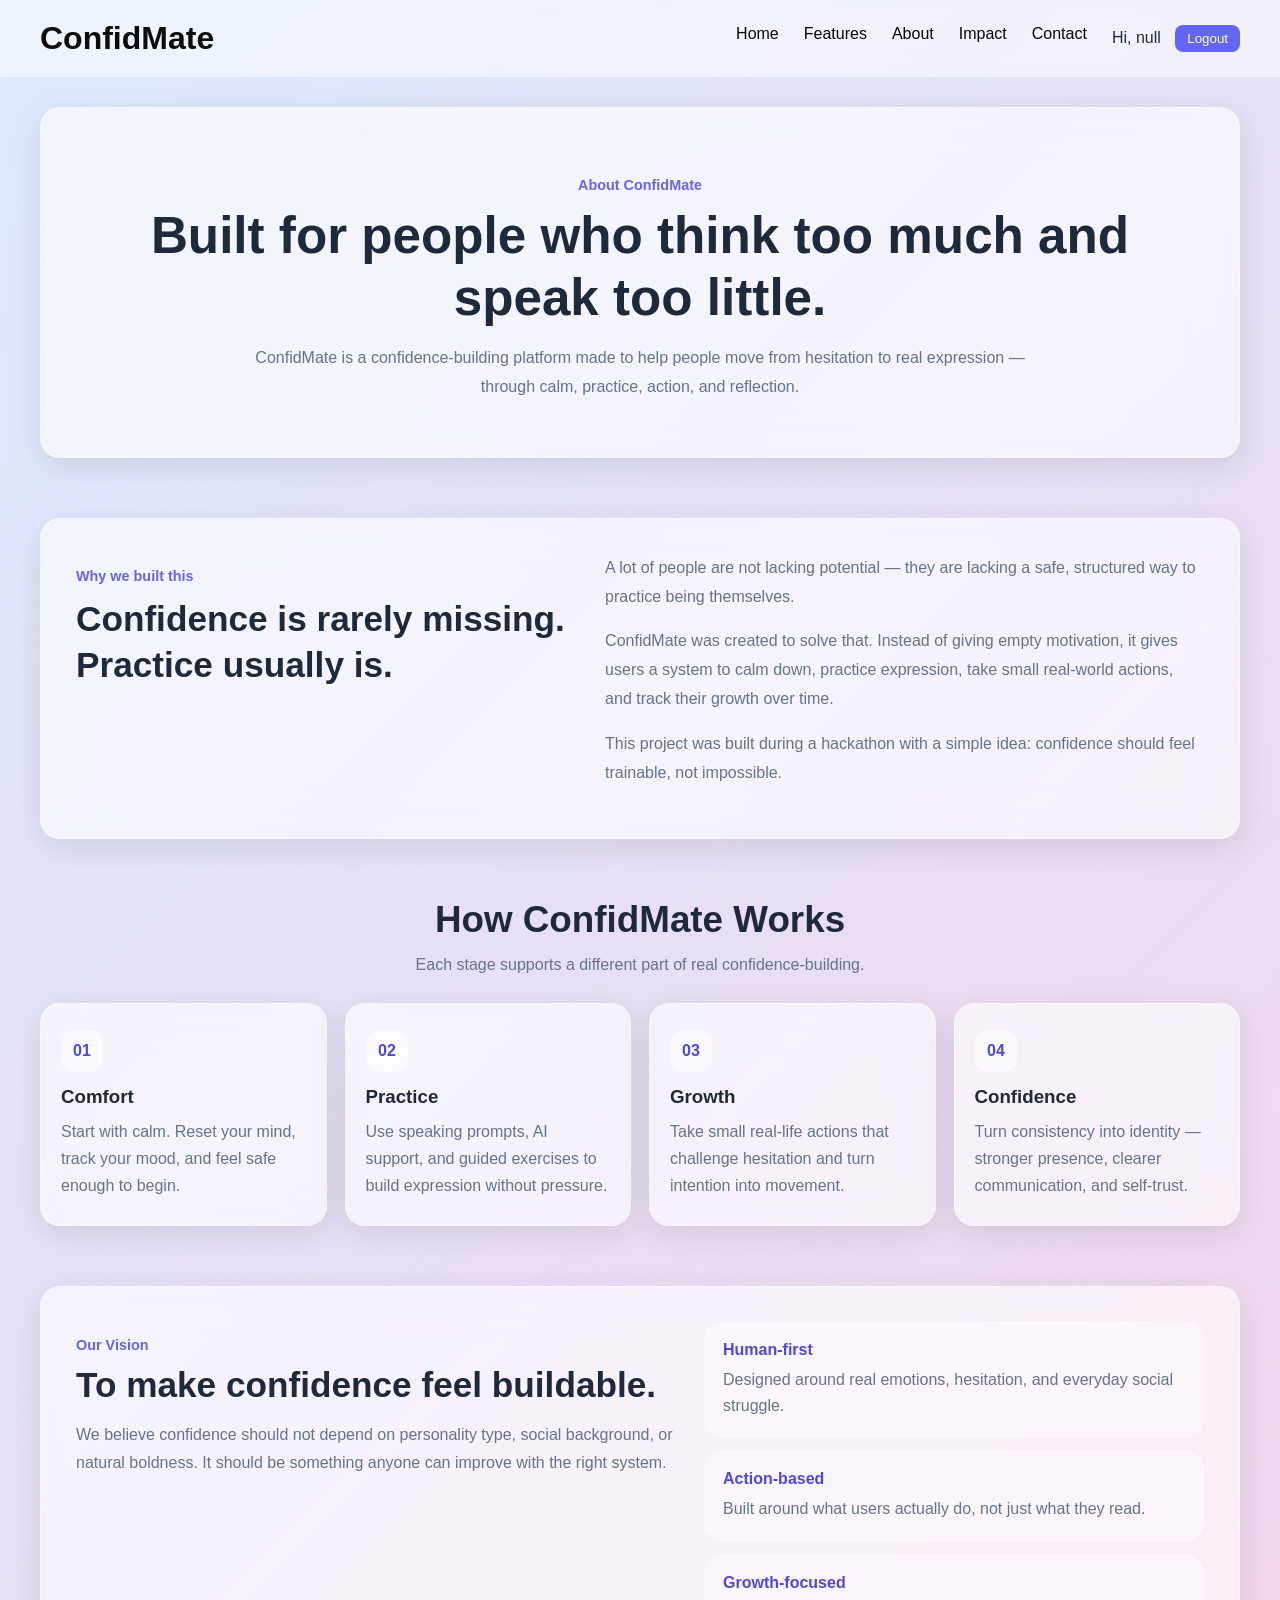
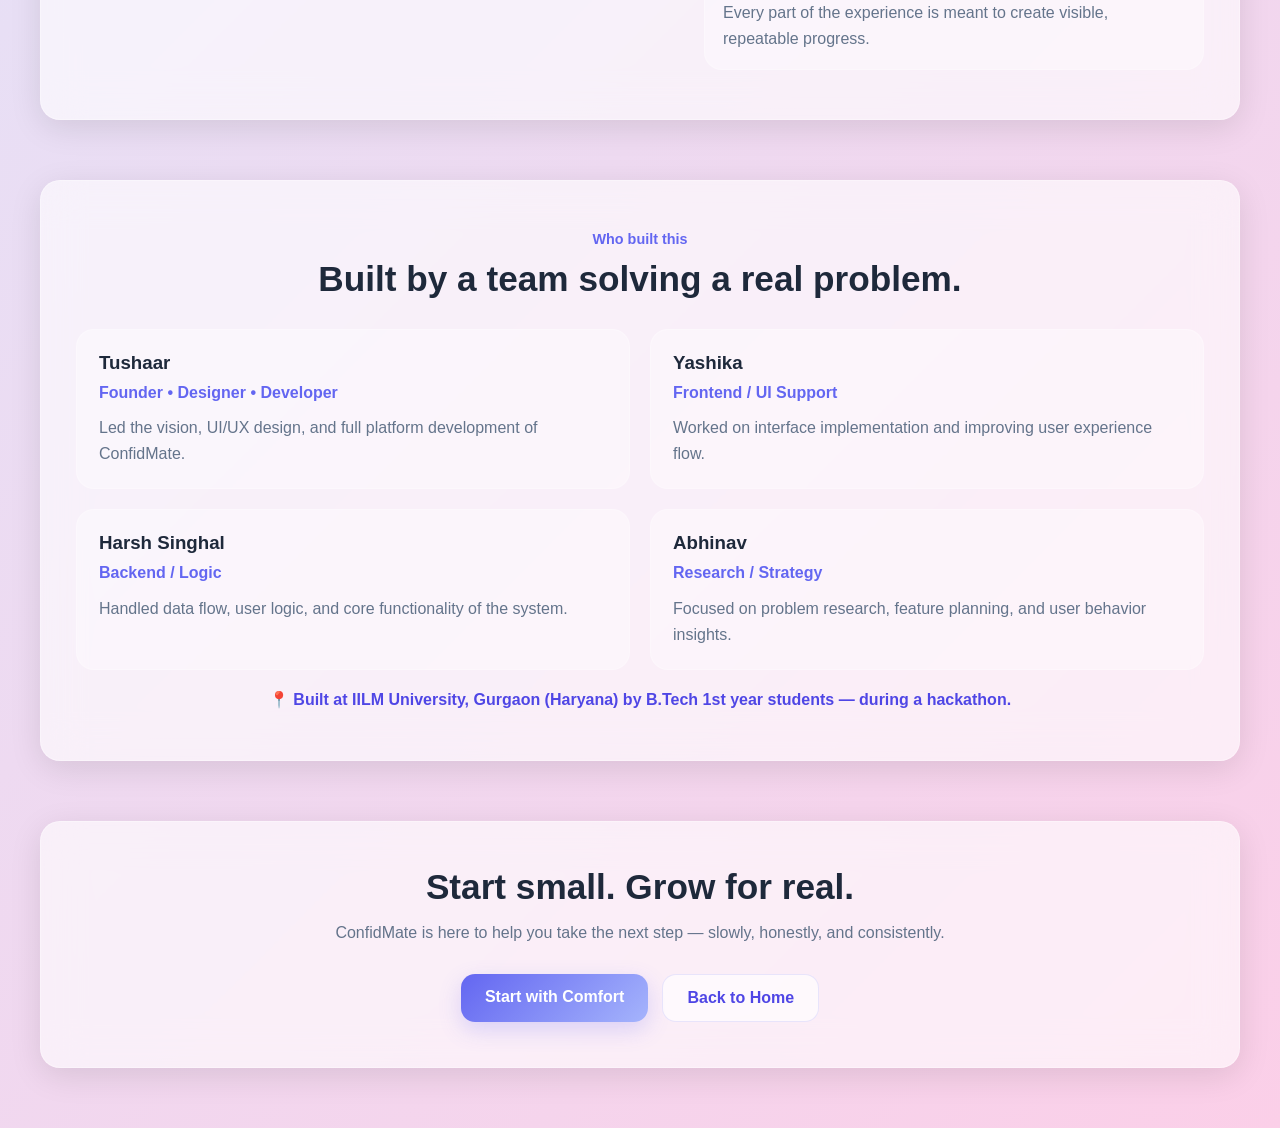
==== about/about.html @ 0edb1a1a "intiial commit" ====
<!DOCTYPE html>
<html lang="en">
<head>
  <meta charset="UTF-8">
  <meta name="viewport" content="width=device-width, initial-scale=1.0">
  <title>Growth Zone - ConfidMate</title>
  <link rel="stylesheet" href="about.css">
</head>
<body>

  <!-- NAVBAR -->
<nav class="navbar">
    <h2><a href="../../index.html">ConfidMate</a></h2>

    <div class="nav-right">
      <div class="menu-toggle" id="menu-toggle">☰</div>
    </div>

    <ul class="nav-links" id="nav-links" >
      <li><a href="../../index.html">Home</a></li>
      <li><a href="../features/features.html">Features</a></li>
      <li><a href="../about/about.html">About</a></li>
      <li><a href="../impact/impact.html">Impact</a></li>
      <li><a href="../contact/contact.html">Contact</a></li>

      <li id="auth-area"></li>
    </ul>
  </nav>

<!-- HERO -->
  <section class="hero">
    <div class="hero-content glass reveal">
      <p class="hero-tag">About ConfidMate</p>
      <h1>Built for people who think too much and speak too little.</h1>
      <p class="hero-sub">
        ConfidMate is a confidence-building platform made to help people move from hesitation to real expression — through calm, practice, action, and reflection.
      </p>
    </div>
  </section>

  <!-- STORY -->
  <section class="about-section" id="story">
    <div class="about-card glass reveal">
      <div class="about-left">
        <p class="section-tag">Why we built this</p>
        <h2>Confidence is rarely missing. Practice usually is.</h2>
      </div>

      <div class="about-right">
        <p>
          A lot of people are not lacking potential — they are lacking a safe, structured way to practice being themselves.
        </p>
        <p>
          ConfidMate was created to solve that. Instead of giving empty motivation, it gives users a system to calm down, practice expression, take small real-world actions, and track their growth over time.
        </p>
        <p>
          This project was built during a hackathon with a simple idea: confidence should feel trainable, not impossible.
        </p>
      </div>
    </div>
  </section>

  <!-- FLOW -->
  <section class="flow-section">
    <div class="section-head reveal">
      <h2>How ConfidMate Works</h2>
      <p>Each stage supports a different part of real confidence-building.</p>
    </div>

    <div class="flow-grid">
      <div class="flow-card glass reveal">
        <span class="flow-no">01</span>
        <h3>Comfort</h3>
        <p>Start with calm. Reset your mind, track your mood, and feel safe enough to begin.</p>
      </div>

      <div class="flow-card glass reveal">
        <span class="flow-no">02</span>
        <h3>Practice</h3>
        <p>Use speaking prompts, AI support, and guided exercises to build expression without pressure.</p>
      </div>

      <div class="flow-card glass reveal">
        <span class="flow-no">03</span>
        <h3>Growth</h3>
        <p>Take small real-life actions that challenge hesitation and turn intention into movement.</p>
      </div>

      <div class="flow-card glass reveal">
        <span class="flow-no">04</span>
        <h3>Confidence</h3>
        <p>Turn consistency into identity — stronger presence, clearer communication, and self-trust.</p>
      </div>
    </div>
  </section>

  <!-- VISION -->
  <section class="vision-section" id="vision">
    <div class="vision-card glass reveal">
      <div class="vision-col">
        <p class="section-tag">Our Vision</p>
        <h2>To make confidence feel buildable.</h2>
        <p>
          We believe confidence should not depend on personality type, social background, or natural boldness. It should be something anyone can improve with the right system.
        </p>
      </div>

      <div class="vision-points">
        <div class="vision-point">
          <h4>Human-first</h4>
          <p>Designed around real emotions, hesitation, and everyday social struggle.</p>
        </div>

        <div class="vision-point">
          <h4>Action-based</h4>
          <p>Built around what users actually do, not just what they read.</p>
        </div>

        <div class="vision-point">
          <h4>Growth-focused</h4>
          <p>Every part of the experience is meant to create visible, repeatable progress.</p>
        </div>
      </div>
    </div>
  </section>

<section class="team-section">
  <div class="team-card glass reveal">

    <div class="team-head">
      <p class="section-tag">Who built this</p>
      <h2>Built by a team solving a real problem.</h2>
    </div>

    <div class="team-grid">

      <div class="team-box">
        <h3>Tushaar</h3>
        <p class="role">Founder • Designer • Developer</p>
        <p>Led the vision, UI/UX design, and full platform development of ConfidMate.</p>
      </div>

      <div class="team-box">
        <h3>Yashika</h3>
        <p class="role">Frontend / UI Support</p>
        <p>Worked on interface implementation and improving user experience flow.</p>
      </div>

      <div class="team-box">
        <h3>Harsh Singhal</h3>
        <p class="role">Backend / Logic</p>
        <p>Handled data flow, user logic, and core functionality of the system.</p>
      </div>

      <div class="team-box">
        <h3>Abhinav</h3>
        <p class="role">Research / Strategy</p>
        <p>Focused on problem research, feature planning, and user behavior insights.</p>
      </div>

    </div>

    <div class="team-location">
<p>
  📍 Built at IILM University, Gurgaon (Haryana) by B.Tech 1st year students — during a hackathon.
</p>    </div>

  </div>
</section>



  <!-- CTA -->
  <section class="cta-section">
    <div class="cta-card glass reveal">
      <h2>Start small. Grow for real.</h2>
      <p>
        ConfidMate is here to help you take the next step — slowly, honestly, and consistently.
      </p>

      <div class="cta-buttons">
        <a href="../zones/Comfort/comfort.html" class="primary-btn">Start with Comfort</a>
        <a href="../index.html" class="secondary-btn">Back to Home</a>
      </div>
    </div>
  </section>

  <script src="about.js"></script>
</body>
</html>
---- about/about.css ----
/* GLOBAL */
body {
  margin: 0;
  font-family: 'Montserrat', sans-serif;
  background: linear-gradient(135deg, #dbeafe, #fbcfe8);
  color: #1e293b;
}

/* GLASS EFFECT */
.glass {
  background: rgba(255, 255, 255, 0.6);
  backdrop-filter: blur(20px);
  -webkit-backdrop-filter: blur(20px);
  border-radius: 20px;
  border: 1px solid rgba(255,255,255,0.3);
  box-shadow: 0 8px 32px rgba(0,0,0,0.1);
}

/* NAVBAR */
.navbar {
  display: flex;
  align-items: center;
  justify-content: space-between;
  padding: 20px 40px;
  position: sticky;
  top: 0;
  z-index: 1000;
  background: rgba(255,255,255,0.5);
  backdrop-filter: blur(10px);
}

.navbar h2 {
  font-weight: 600;
  font-size: 2rem;
  margin: 0;
}

.navbar h2 a {
  text-decoration: none;
  color: #0d0d0d;
  font-weight: inherit;
}

.menu-toggle {
  display: none;
  font-size: 28px;
  cursor: pointer;
}

.nav-links {
  display: flex;
  gap: 25px;
  list-style: none;
  margin: 0;
  padding: 0;
}

.nav-links li a {
  text-decoration: none;
  color: #070707;
  transition: 0.3s;
}

.nav-links li a:hover {
  color: #6366f1;
}

#auth-area button {
  padding: 6px 12px;
  border: none;
  background: #6366f1;
  color: white;
  border-radius: 8px;
  cursor: pointer;
}

#auth-area a {
  text-decoration: none;
  color: #6366f1;
  font-weight: 500;
}

/* HERO */
.hero {
  max-width: 1200px;
  margin: 30px auto 0;
  padding: 0 20px;
}

.hero-content {
  padding: 55px 35px;
  text-align: center;
}

.hero-tag,
.section-tag {
  font-size: 0.9rem;
  font-weight: 700;
  color: #6366f1;
  margin-bottom: 12px;
}

.hero h1 {
  margin: 0 0 16px;
  font-size: 3.2rem;
  line-height: 1.2;
}

.hero-sub {
  max-width: 820px;
  margin: 0 auto;
  color: #64748b;
  line-height: 1.8;
  font-size: 1rem;
}

/* ABOUT */
.about-section {
  max-width: 1200px;
  margin: 60px auto 0;
  padding: 0 20px;
}

.about-card {
  padding: 35px;
  display: grid;
  grid-template-columns: 1fr 1.2fr;
  gap: 30px;
}

.about-left h2 {
  margin: 0;
  font-size: 2.2rem;
  line-height: 1.3;
}

.about-right p {
  margin: 0 0 16px;
  color: #64748b;
  line-height: 1.8;
}

/* FLOW */
.flow-section {
  max-width: 1200px;
  margin: 0 auto;
  padding: 0 20px;
}

.section-head {
  max-width: 1200px;
  margin: 60px auto 24px;
  text-align: center;
}

.section-head h2 {
  margin: 0 0 10px;
  font-size: 2.3rem;
}

.section-head p {
  margin: 0 auto;
  max-width: 760px;
  color: #64748b;
  line-height: 1.7;
}

.flow-grid {
  display: grid;
  grid-template-columns: repeat(4, 1fr);
  gap: 18px;
}

.flow-card {
  padding: 26px 20px;
  transition: 0.3s ease;
}

.flow-card:hover {
  transform: translateY(-6px);
}

.flow-no {
  display: inline-flex;
  width: 42px;
  height: 42px;
  border-radius: 14px;
  justify-content: center;
  align-items: center;
  background: rgba(255,255,255,0.55);
  color: #4f46e5;
  font-weight: 700;
  margin-bottom: 14px;
}

.flow-card h3 {
  margin: 0 0 10px;
}

.flow-card p {
  margin: 0;
  color: #64748b;
  line-height: 1.7;
}

/* VISION */
.vision-section {
  max-width: 1200px;
  margin: 60px auto 0;
  padding: 0 20px;
}

.vision-card {
  padding: 35px;
  display: grid;
  grid-template-columns: 1.2fr 1fr;
  gap: 28px;
}

.vision-col h2 {
  margin: 0 0 14px;
  font-size: 2.2rem;
}

.vision-col p:last-child {
  color: #64748b;
  line-height: 1.8;
}

.vision-point {
  padding: 18px;
  border-radius: 18px;
  background: rgba(255,255,255,0.35);
  border: 1px solid rgba(255,255,255,0.25);
  margin-bottom: 14px;
}

.vision-point h4 {
  margin: 0 0 8px;
  color: #4f46e5;
}

.vision-point p {
  margin: 0;
  color: #64748b;
  line-height: 1.6;
}

/* CTA */
.cta-section {
  max-width: 1200px;
  margin: 60px auto 60px;
  padding: 0 20px;
}

.cta-card {
  padding: 45px 30px;
  text-align: center;
}

.cta-card h2 {
  margin: 0 0 12px;
  font-size: 2.2rem;
}

.cta-card p {
  margin: 0 auto;
  max-width: 700px;
  color: #64748b;
  line-height: 1.7;
}

.cta-buttons {
  display: flex;
  justify-content: center;
  gap: 14px;
  margin-top: 28px;
  flex-wrap: wrap;
}

.primary-btn,
.secondary-btn {
  text-decoration: none;
  padding: 14px 24px;
  border-radius: 14px;
  font-weight: 700;
  transition: 0.3s ease;
}

.primary-btn {
  background: linear-gradient(135deg, #6366f1, #a5b4fc);
  color: white;
  box-shadow: 0 8px 22px rgba(99,102,241,0.22);
}

.primary-btn:hover {
  transform: translateY(-2px);
  box-shadow: 0 12px 28px rgba(99,102,241,0.28);
}

.secondary-btn {
  background: rgba(255,255,255,0.65);
  color: #4f46e5;
  border: 1px solid rgba(99,102,241,0.14);
}

.secondary-btn:hover {
  background: rgba(255,255,255,0.85);
  transform: translateY(-2px);
}

/* REVEAL */
.reveal {
  opacity: 0;
  transform: translateY(30px);
  transition: all 0.7s ease;
}

.reveal.active {
  opacity: 1;
  transform: translateY(0);
}

/* RESPONSIVE */
@media (max-width: 992px) {
  .about-card,
  .vision-card {
    grid-template-columns: 1fr;
  }

  .flow-grid {
    grid-template-columns: repeat(2, 1fr);
  }
}

@media (max-width: 768px) {
  .menu-toggle {
    display: block;
  }

  .nav-links {
    position: fixed;
    top: 0;
    right: -100%;
    height: 100vh;
    width: 260px;
    background: rgba(255,255,255,0.92);
    backdrop-filter: blur(10px);
    flex-direction: column;
    padding-top: 80px;
    transition: 0.3s;
    z-index: 999;
  }

  .nav-links li {
    padding: 20px;
    border-bottom: 1px solid rgba(0,0,0,0.05);
  }

  .nav-links.active {
    right: 0;
  }

  .navbar {
    padding: 18px 20px;
  }

  .hero,
  .about-section,
  .flow-section,
  .vision-section,
  .cta-section {
    padding: 0 10px;
  }

  .hero-content,
  .about-card,
  .vision-card,
  .cta-card {
    padding: 24px 18px;
  }

  .hero h1 {
    font-size: 2rem;
  }

  .section-head h2,
  .about-left h2,
  .vision-col h2,
  .cta-card h2 {
    font-size: 1.7rem;
  }

  .flow-grid {
    grid-template-columns: 1fr;
  }
}

/* TEAM */
.team-section {
  max-width: 1200px;
  margin: 60px auto 0;
  padding: 0 20px;
}

.team-card {
  padding: 35px;
  text-align: center;
}

.team-head h2 {
  margin: 0 0 30px;
  font-size: 2.2rem;
}

.team-grid {
  display: grid;
  grid-template-columns: repeat(2, 1fr);
  gap: 20px;
  margin-bottom: 20px;
}

.team-box {
  padding: 22px;
  border-radius: 18px;
  background: rgba(255,255,255,0.35);
  border: 1px solid rgba(255,255,255,0.25);
  text-align: left;
  transition: 0.3s ease;
}

.team-box:hover {
  transform: translateY(-6px);
  background: rgba(255,255,255,0.5);
}

.team-box h3 {
  margin: 0 0 6px;
}

.team-box .role {
  color: #6366f1;
  font-weight: 600;
  margin-bottom: 10px;
}

.team-box p {
  margin: 0;
  color: #64748b;
  line-height: 1.6;
}

.team-location {
  margin-top: 10px;
  color: #4f46e5;
  font-weight: 600;
}

.team-grid {
  display: grid;
  grid-template-columns: repeat(2, 1fr);
  gap: 20px;
  margin-bottom: 20px;
}


/* MOBILE */
@media (max-width: 768px) {
  .team-grid {
    grid-template-columns: 1fr;
  }

  .team-head h2 {
    font-size: 1.7rem;
  }
}
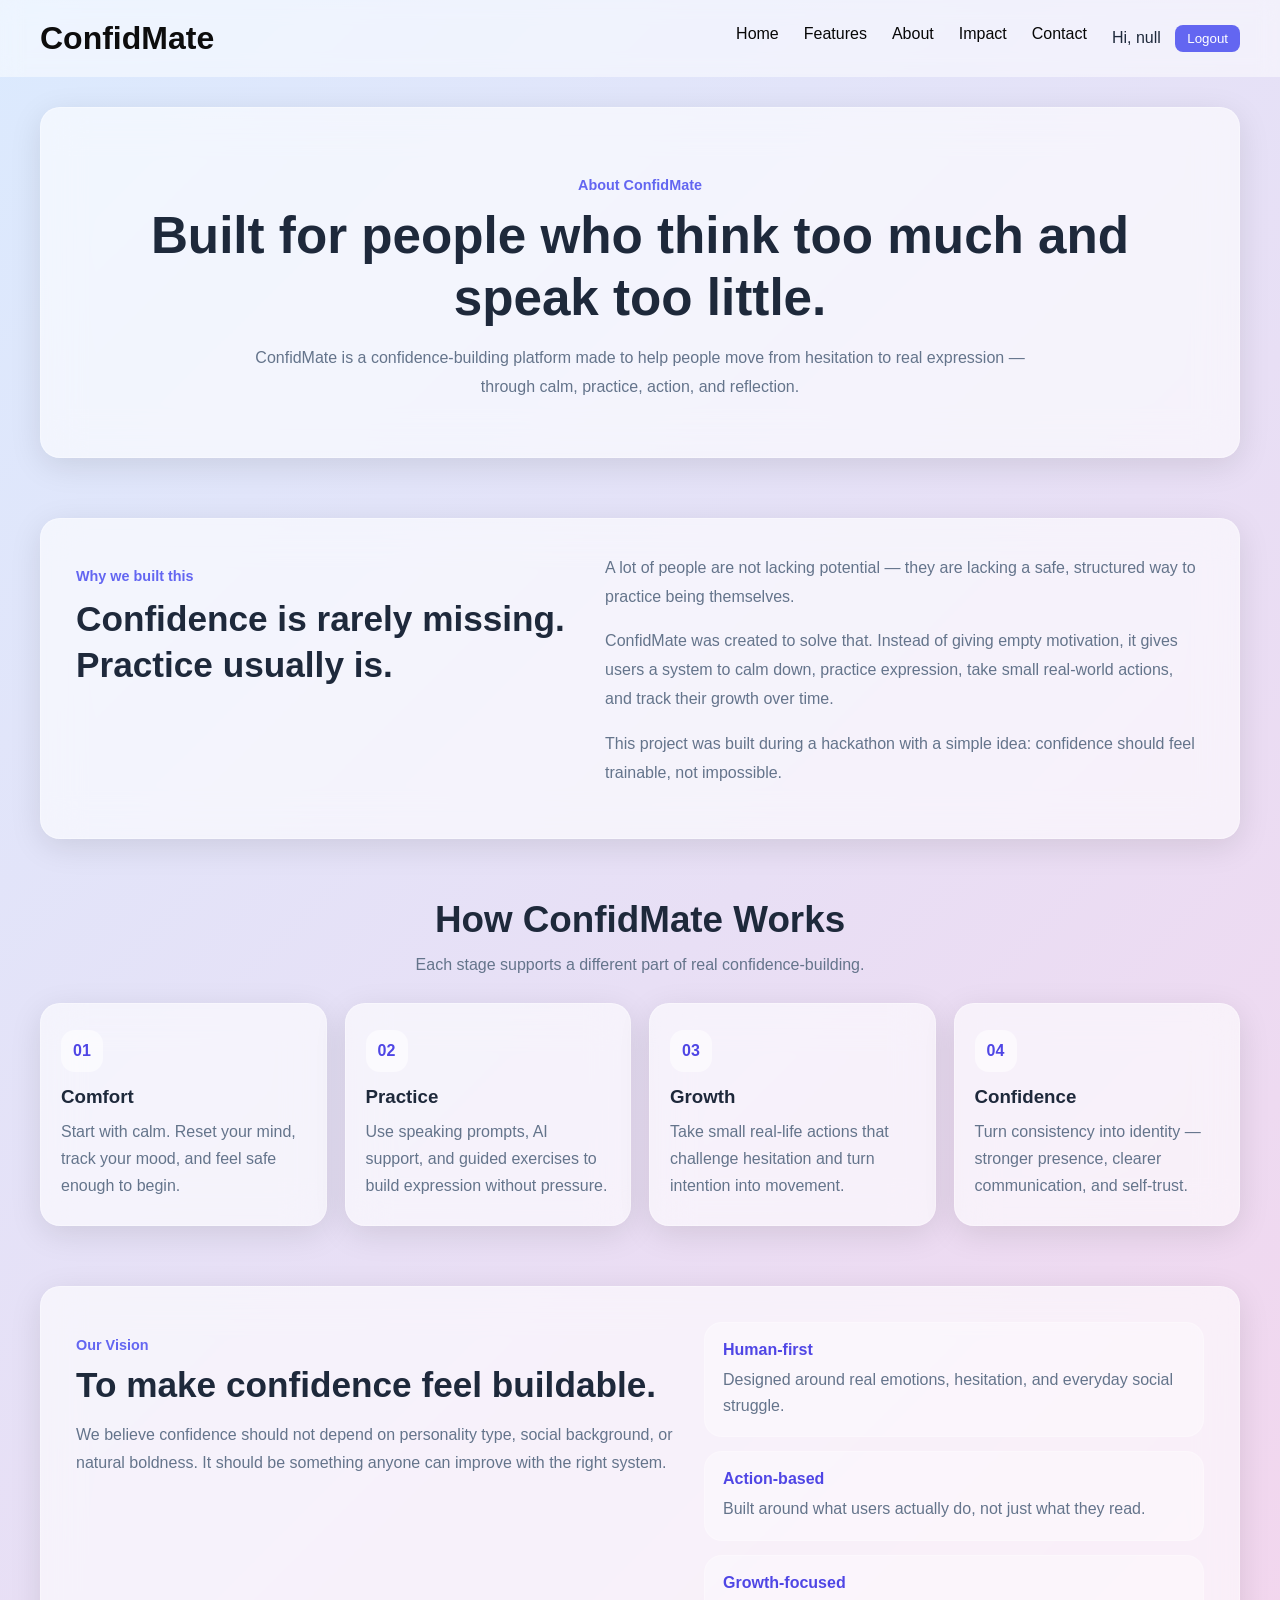
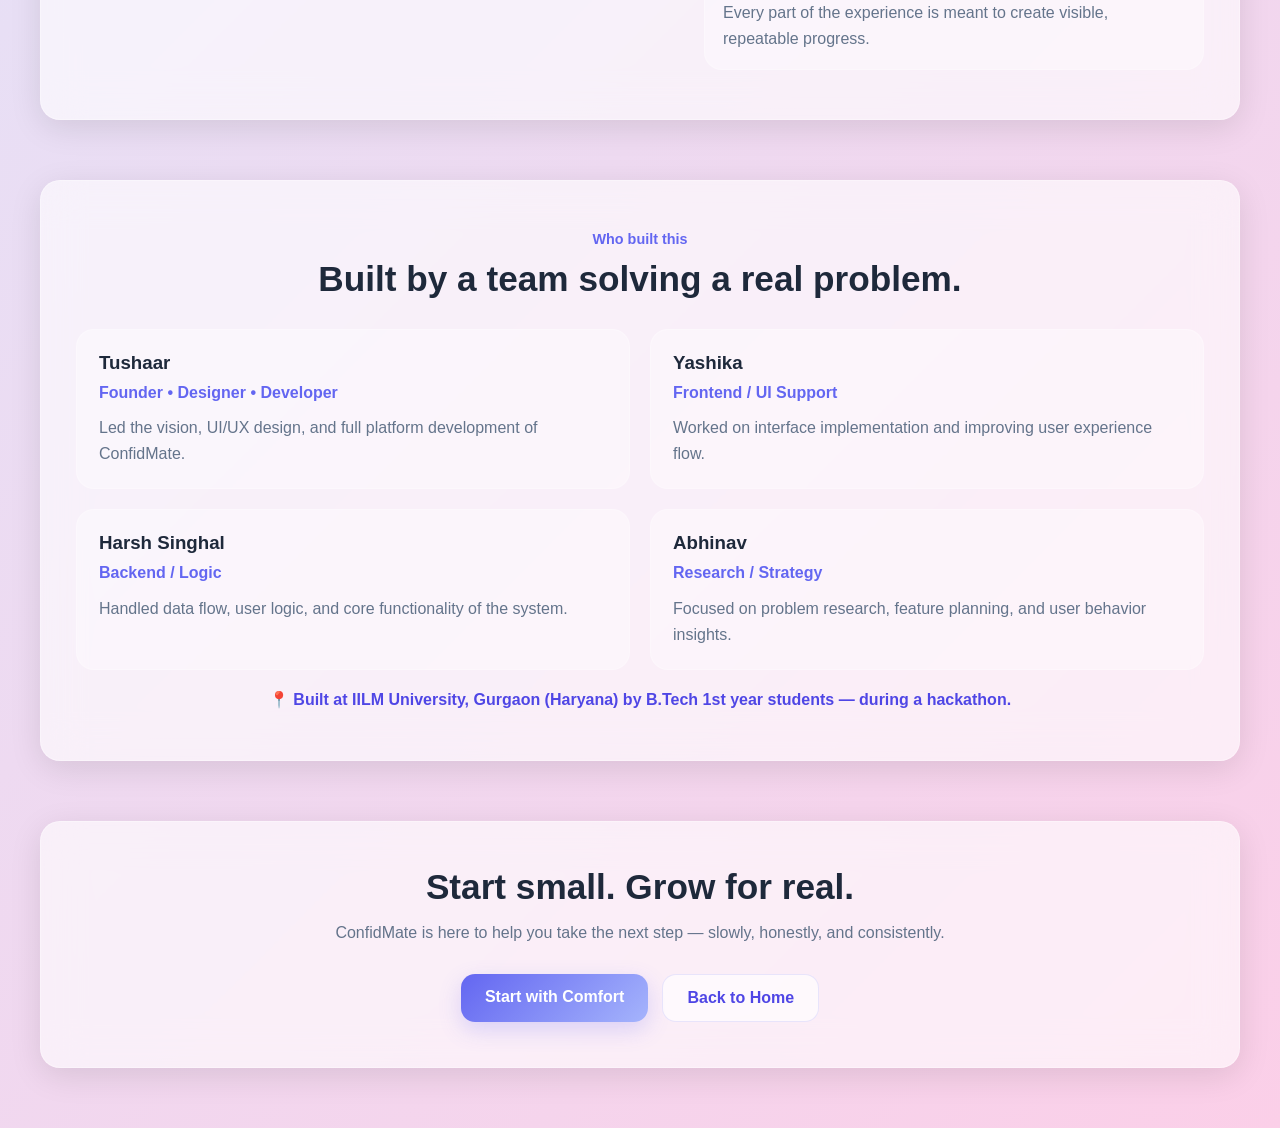
==== commit d991118c: "Update about.html" ====
--- a/about/about.html
+++ b/about/about.html
@@ -10,14 +10,14 @@
 
   <!-- NAVBAR -->
 <nav class="navbar">
-    <h2><a href="../../index.html">ConfidMate</a></h2>
+    <h2><a href="../index.html">ConfidMate</a></h2>
 
     <div class="nav-right">
       <div class="menu-toggle" id="menu-toggle">☰</div>
     </div>
 
     <ul class="nav-links" id="nav-links" >
-      <li><a href="../../index.html">Home</a></li>
+      <li><a href="../index.html">Home</a></li>
       <li><a href="../features/features.html">Features</a></li>
       <li><a href="../about/about.html">About</a></li>
       <li><a href="../impact/impact.html">Impact</a></li>
@@ -187,4 +187,4 @@
 
   <script src="about.js"></script>
 </body>
-</html>+</html>
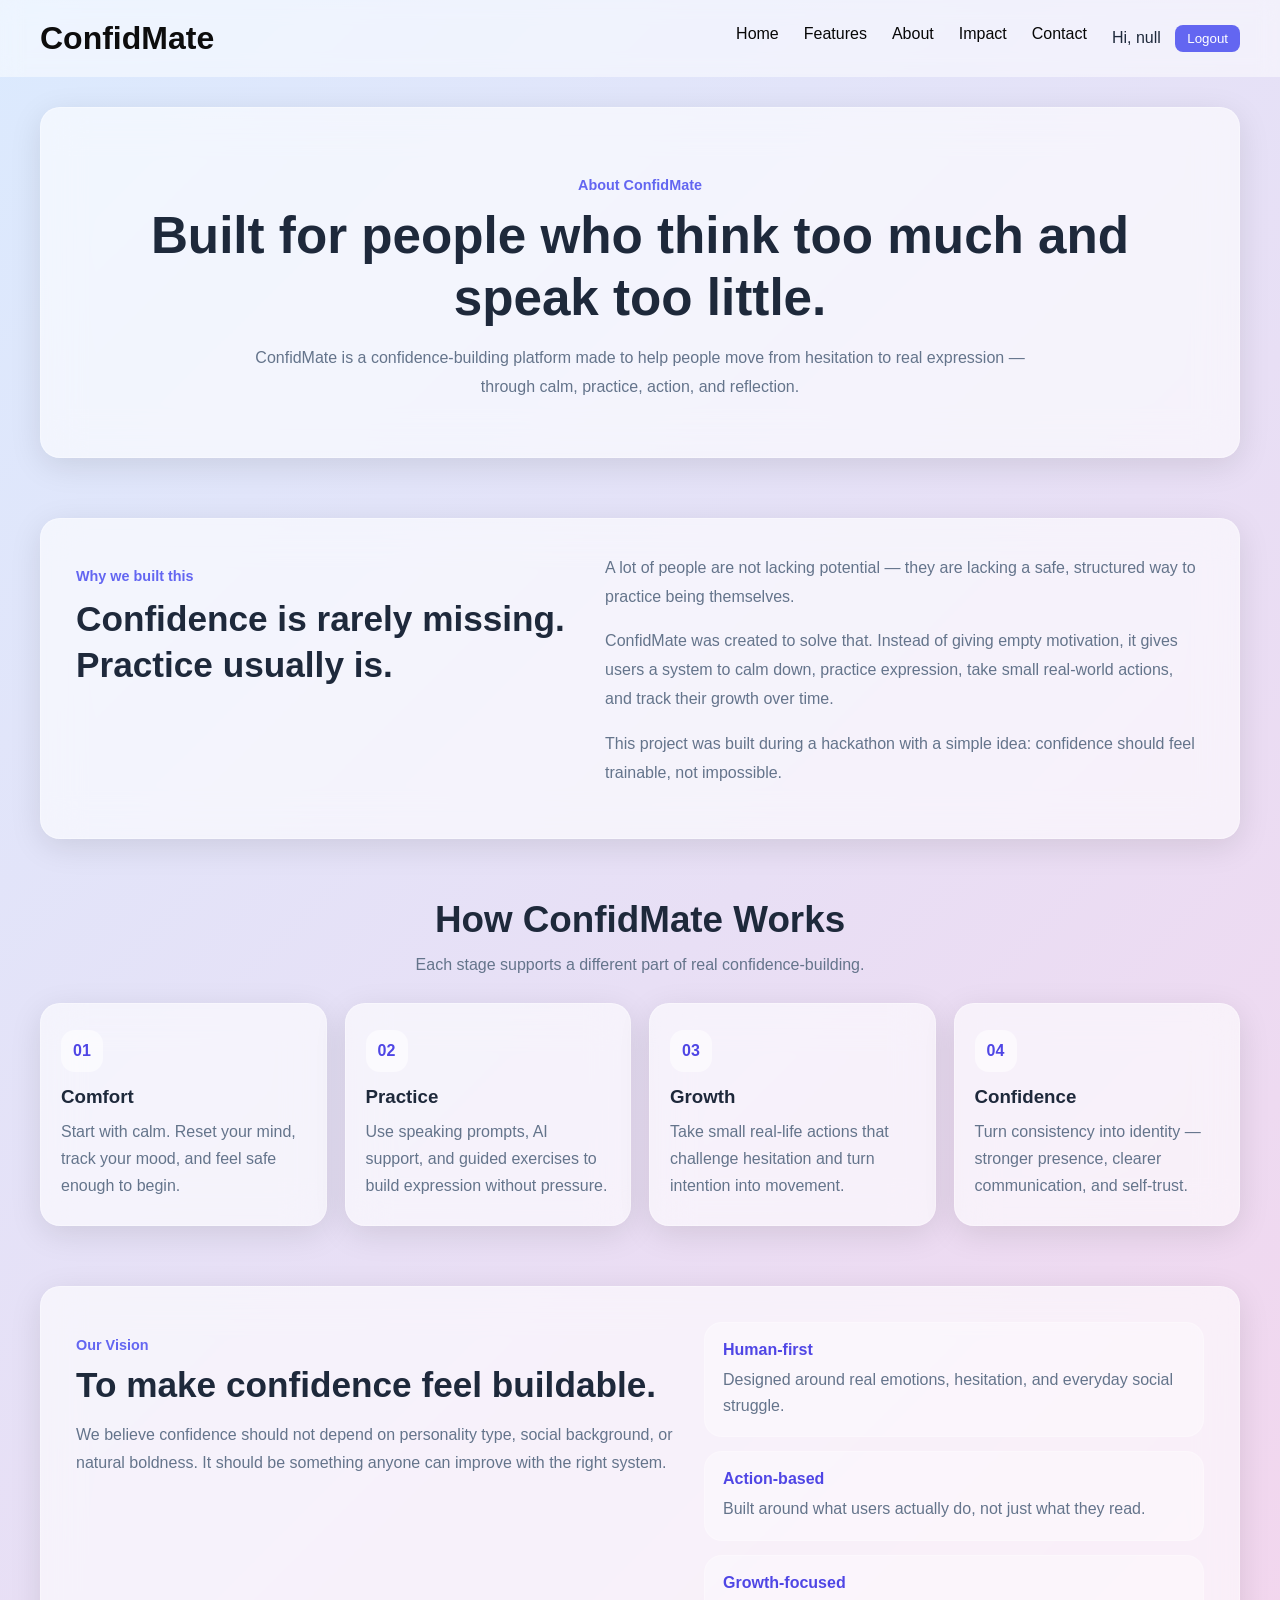
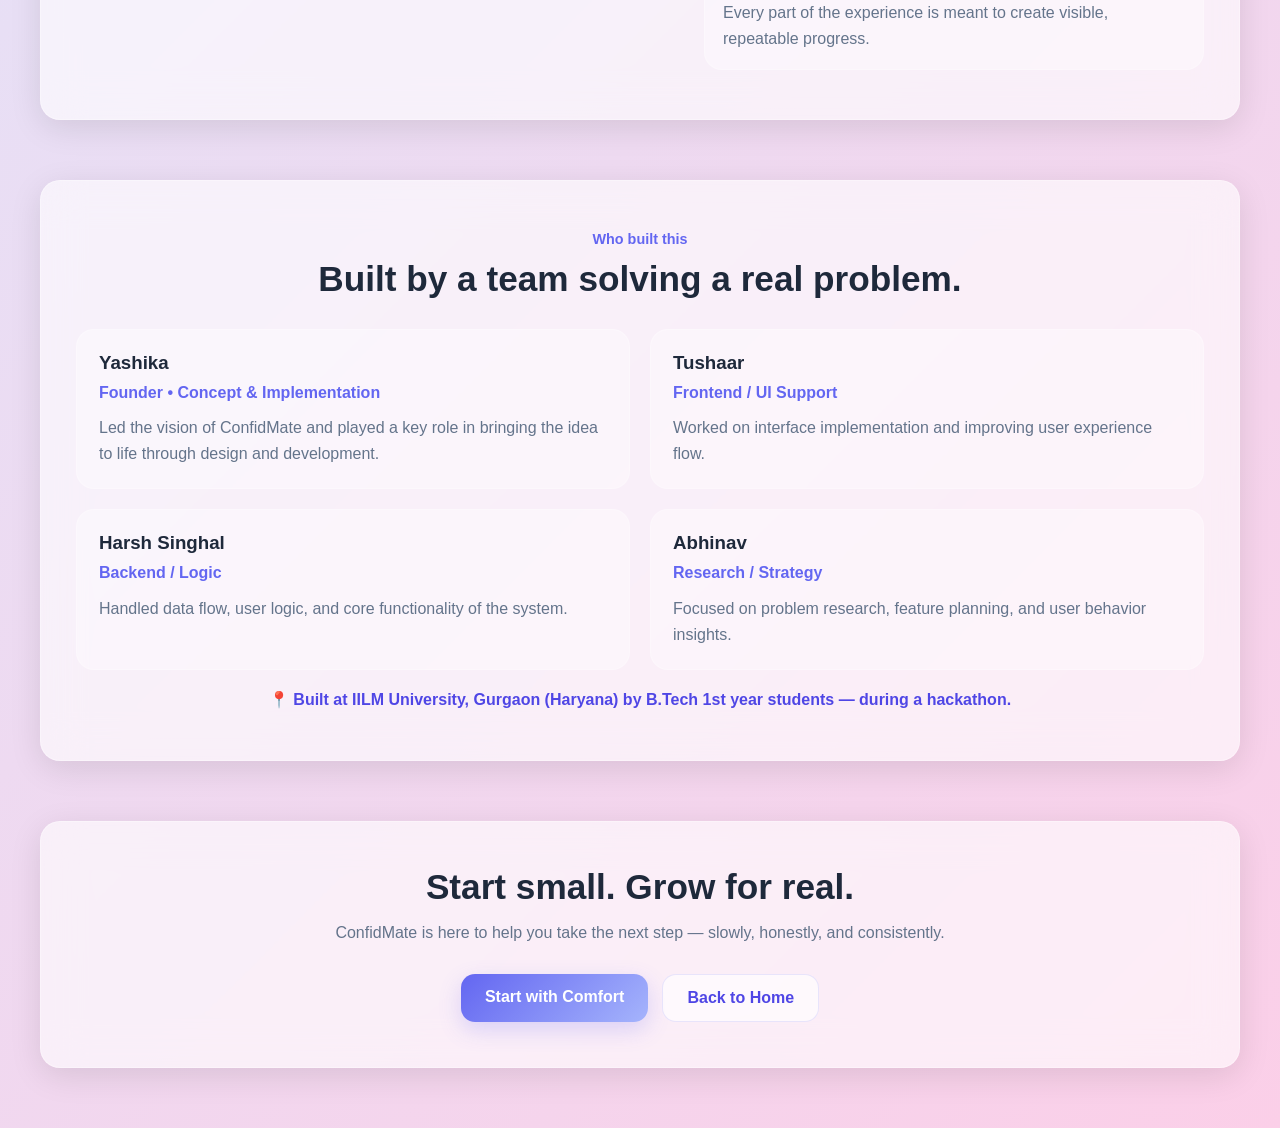
==== commit 031374c7: "Update about.html" ====
--- a/about/about.html
+++ b/about/about.html
@@ -3,7 +3,7 @@
 <head>
   <meta charset="UTF-8">
   <meta name="viewport" content="width=device-width, initial-scale=1.0">
-  <title>Growth Zone - ConfidMate</title>
+  <title>About Us - ConfidMate</title>
   <link rel="stylesheet" href="about.css">
 </head>
 <body>
@@ -134,14 +134,16 @@
 
     <div class="team-grid">
 
+<div class="team-box">
+  <h3>Yashika</h3>
+  <p class="role">Founder • Concept & Implementation</p>
+  <p>
+    Led the vision of ConfidMate and played a key role in bringing the idea to life through design and development.
+  </p>
+</div>
+
       <div class="team-box">
         <h3>Tushaar</h3>
-        <p class="role">Founder • Designer • Developer</p>
-        <p>Led the vision, UI/UX design, and full platform development of ConfidMate.</p>
-      </div>
-
-      <div class="team-box">
-        <h3>Yashika</h3>
         <p class="role">Frontend / UI Support</p>
         <p>Worked on interface implementation and improving user experience flow.</p>
       </div>
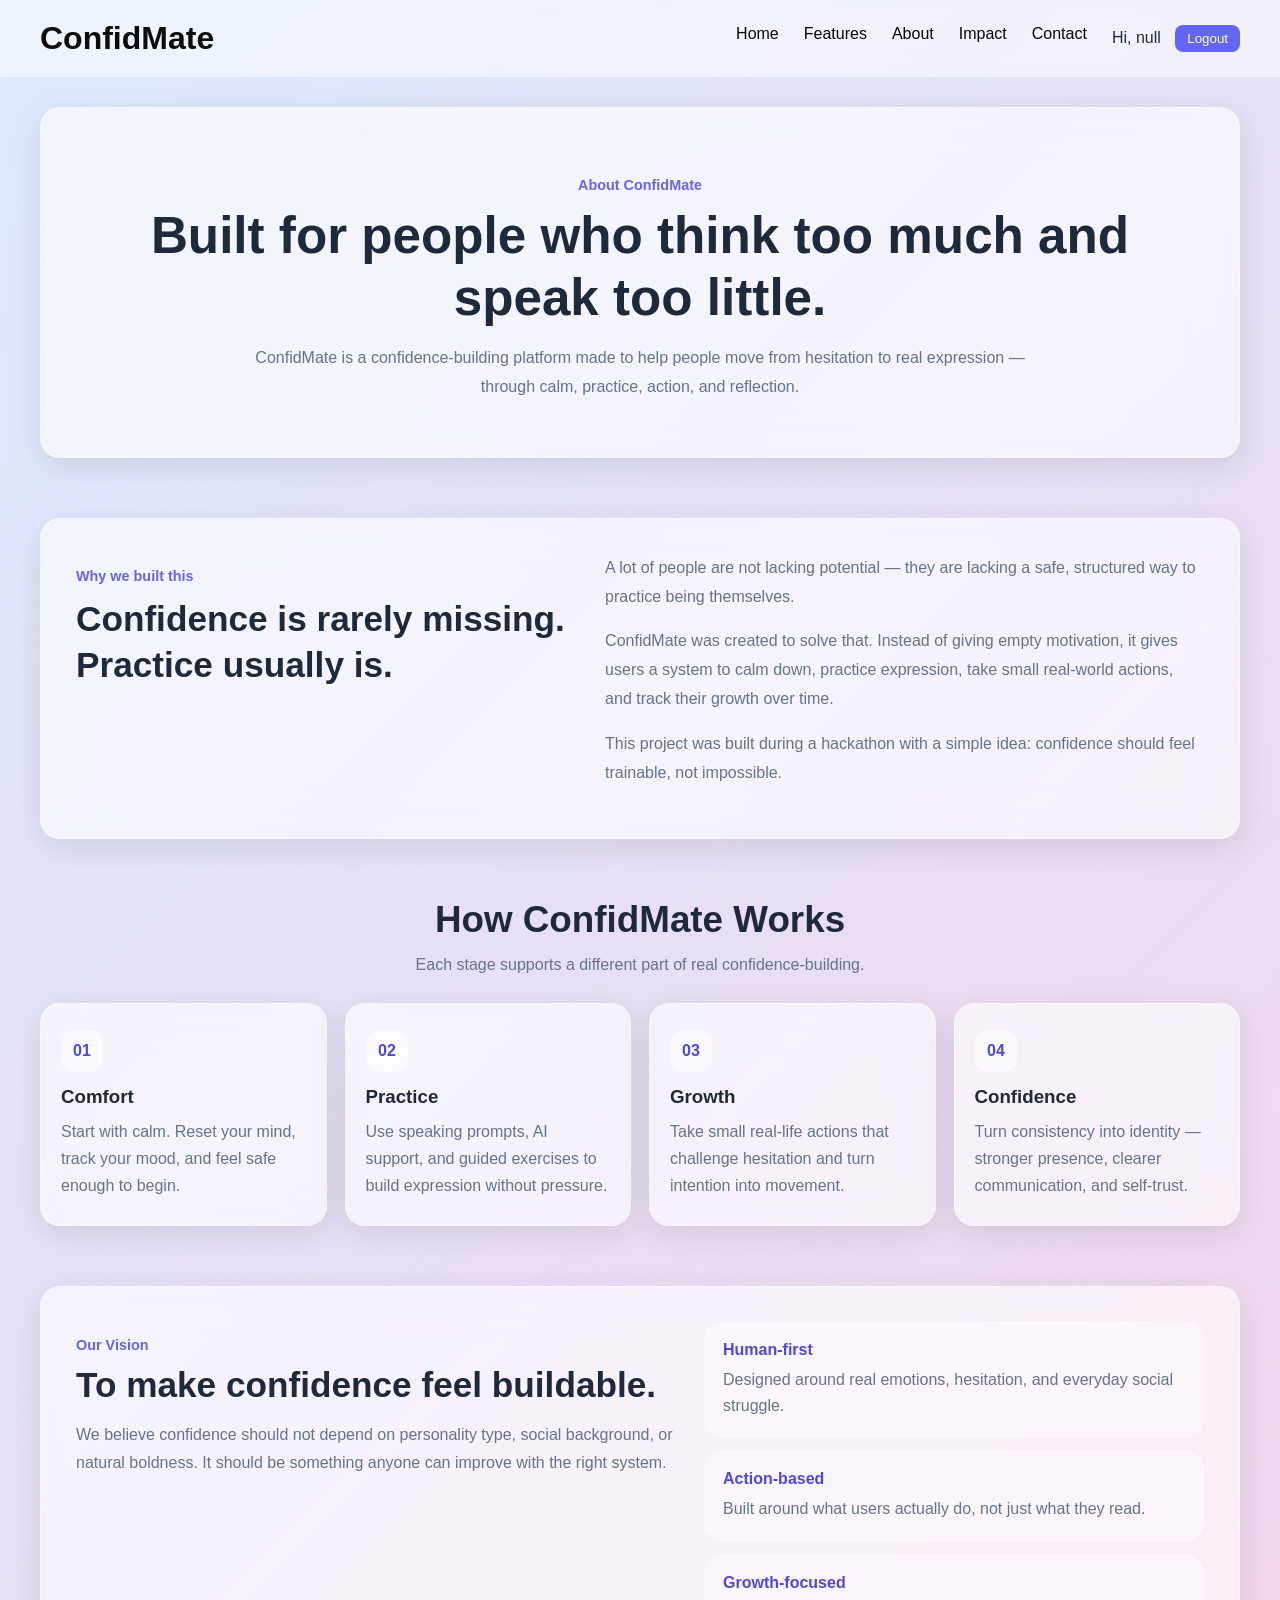
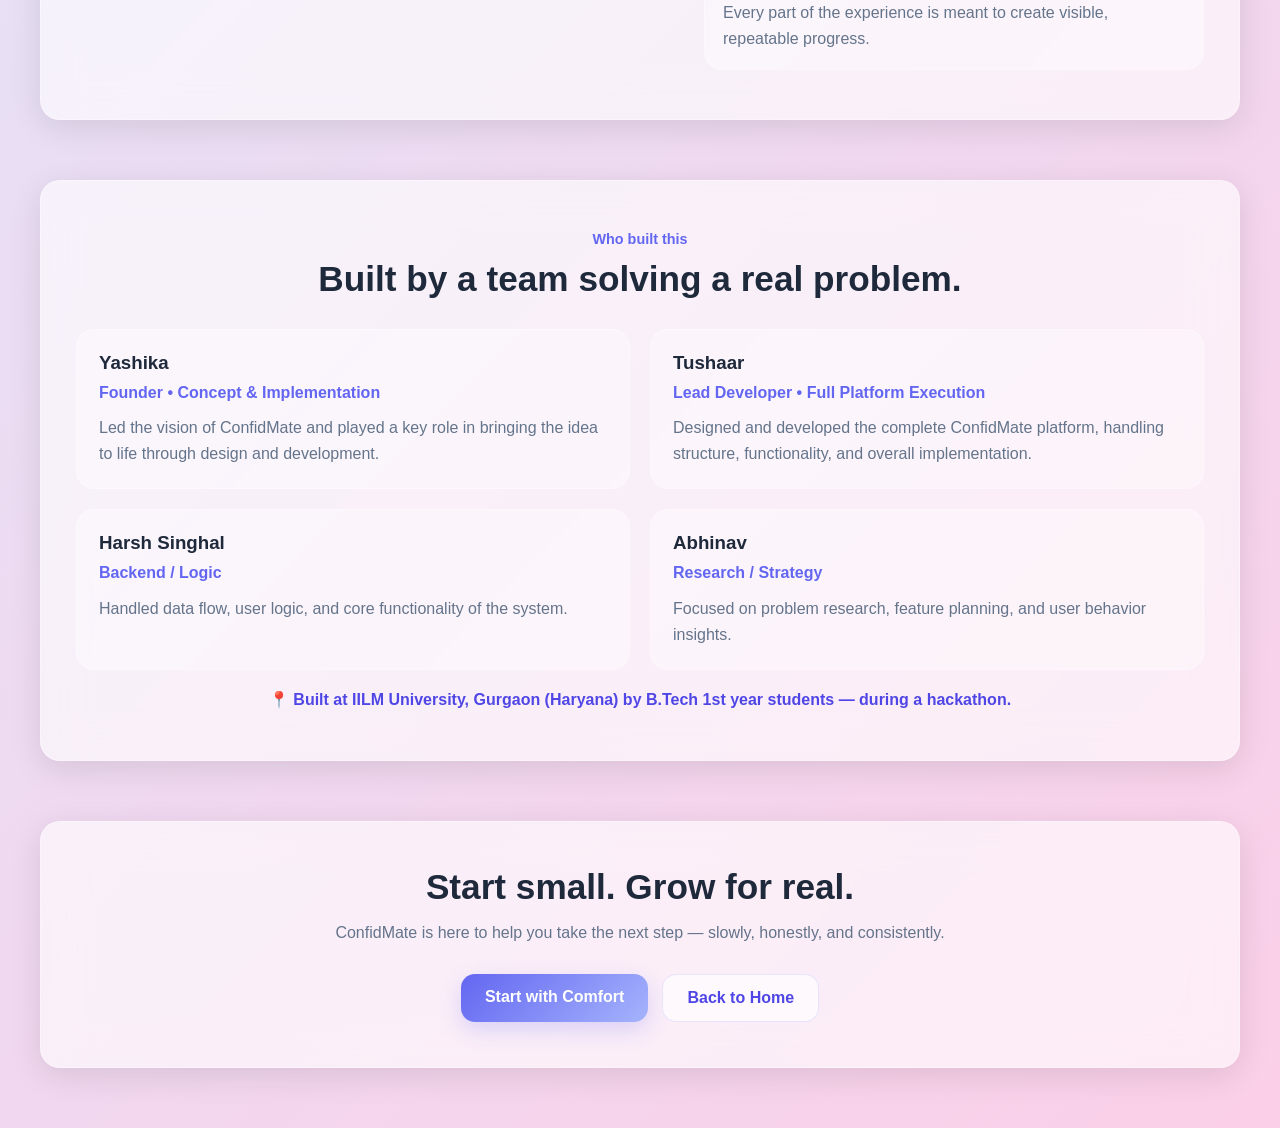
==== commit fb682dd5: "Update about.html" ====
--- a/about/about.html
+++ b/about/about.html
@@ -134,18 +134,16 @@
 
     <div class="team-grid">
 
-<div class="team-box">
-  <h3>Yashika</h3>
-  <p class="role">Founder • Concept & Implementation</p>
-  <p>
-    Led the vision of ConfidMate and played a key role in bringing the idea to life through design and development.
-  </p>
-</div>
+     <div class="team-box">
+       <h3>Yashika</h3>
+       <p class="role">Founder • Concept & Implementation</p>
+       <p>Led the vision of ConfidMate and played a key role in bringing the idea to life through design and development.</p>
+     </div>
 
       <div class="team-box">
         <h3>Tushaar</h3>
-        <p class="role">Frontend / UI Support</p>
-        <p>Worked on interface implementation and improving user experience flow.</p>
+        <p class="role">Lead Developer • Full Platform Execution</p>
+        <p>Designed and developed the complete ConfidMate platform, handling structure, functionality, and overall implementation.</p>
       </div>
 
       <div class="team-box">
